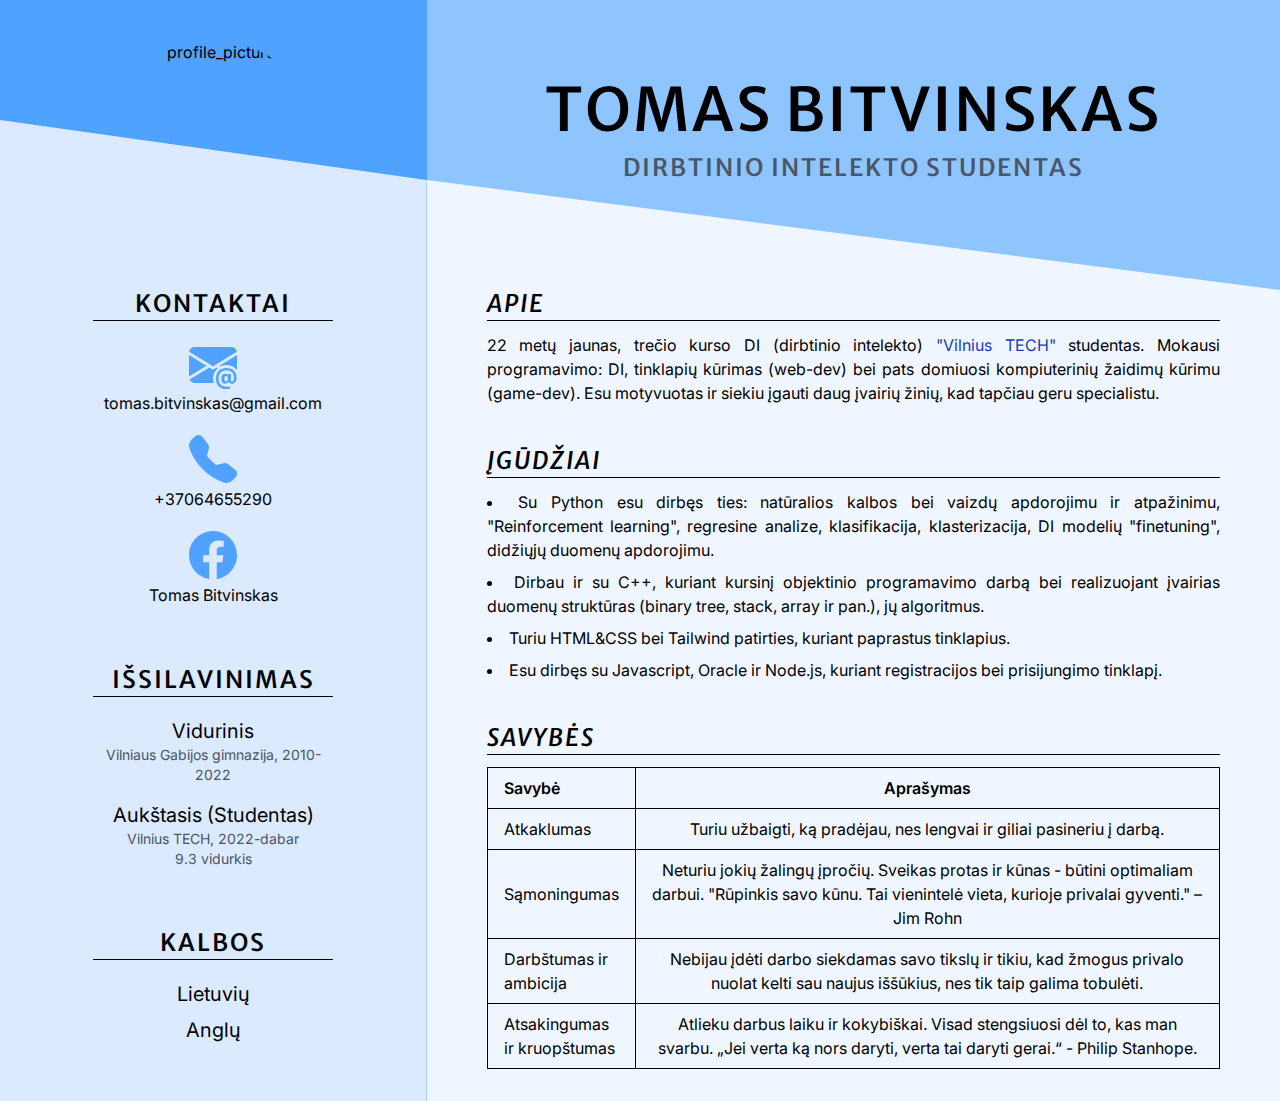
==== index.html @ 0b4fca60 "Update and rename CV.html to index.html" ====
<!DOCTYPE html>
<html lang="en">
  <head>
    <meta charset="UTF-8" />
    <meta name="viewport" content="width=device-width, initial-scale=1.0" />
    <title>My CV</title>
    <link href="./output.css" rel="stylesheet" />
    <link rel="preconnect" href="https://fonts.googleapis.com" />
    <link rel="preconnect" href="https://fonts.gstatic.com" crossorigin />
    <link
      href="https://fonts.googleapis.com/css2?family=Inter:ital,opsz,wght@0,14..32,100..900;1,14..32,100..900&family=Merriweather+Sans:ital,wght@0,300..800;1,300..800&display=swap"
      rel="stylesheet"
    />
  </head>

  <!-- Background -->
  <body class="min-h-screen min-w-screen bg-blue-200">
    <!-- Main container -->
    <div
      class="flex flex-wrap md:flex-row flex-col-reverse min-h-screen max-w-screen-2xl mx-auto font-inter"
    >
      <!-- Left container with diagonal cut -->
      <div class="relative w-full bg-blue-400 md:w-1/3">
        <!-- Diagonal bg -->
        <div class="absolute h-full w-full bg-blue-100 diagonal-cut-left"></div>

        <!-- Content wrapper -->
        <div
          class="relative flex flex-col items-center text-center h-full mx-20"
        >
          <img
            src="profile.jpg"
            alt="profile_picture"
            class="mt-10 h-52 w-52 rounded-full object-cover"
          />

          <!-- Kontaktai -->
          <section class="w-60 mt-10 mb-5 md:m-0 md:mt-10">
            <h2 class="text-2xl">Kontaktai</h2>
            <hr class="mb-5" />
            <ul class="flex flex-col gap-5">
              <li class="flex flex-col items-center">
                <svg
                  xmlns="http://www.w3.org/2000/svg"
                  class="h-12 w-12"
                  viewBox="0 0 16 16"
                >
                  <path
                    d="M2 2A2 2 0 0 0 .05 3.555L8 8.414l7.95-4.859A2 2 0 0 0 14 2zm-2 9.8V4.698l5.803 3.546zm6.761-2.97-6.57 4.026A2 2 0 0 0 2 14h6.256A4.5 4.5 0 0 1 8 12.5a4.49 4.49 0 0 1 1.606-3.446l-.367-.225L8 9.586zM16 9.671V4.697l-5.803 3.546.338.208A4.5 4.5 0 0 1 12.5 8c1.414 0 2.675.652 3.5 1.671"
                  />
                  <path
                    d="M15.834 12.244c0 1.168-.577 2.025-1.587 2.025-.503 0-1.002-.228-1.12-.648h-.043c-.118.416-.543.643-1.015.643-.77 0-1.259-.542-1.259-1.434v-.529c0-.844.481-1.4 1.26-1.4.585 0 .87.333.953.63h.03v-.568h.905v2.19c0 .272.18.42.411.42.315 0 .639-.415.639-1.39v-.118c0-1.277-.95-2.326-2.484-2.326h-.04c-1.582 0-2.64 1.067-2.64 2.724v.157c0 1.867 1.237 2.654 2.57 2.654h.045c.507 0 .935-.07 1.18-.18v.731c-.219.1-.643.175-1.237.175h-.044C10.438 16 9 14.82 9 12.646v-.214C9 10.36 10.421 9 12.485 9h.035c2.12 0 3.314 1.43 3.314 3.034zm-4.04.21v.227c0 .586.227.8.581.8.31 0 .564-.17.564-.743v-.367c0-.516-.275-.708-.572-.708-.346 0-.573.245-.573.791"
                  />
                </svg>
                <a
                  href="mailto:tomas.bitvinskas@gmail.com"
                  class="hover:underline mt-0.5"
                  >tomas.bitvinskas@gmail.com</a
                >
              </li>
              <li class="flex flex-col items-center">
                <svg
                  xmlns="http://www.w3.org/2000/svg"
                  class="h-12 w-12"
                  viewBox="0 0 16 16"
                >
                  <path
                    fill-rule="evenodd"
                    d="M1.885.511a1.745 1.745 0 0 1 2.61.163L6.29 2.98c.329.423.445.974.315 1.494l-.547 2.19a.68.68 0 0 0 .178.643l2.457 2.457a.68.68 0 0 0 .644.178l2.189-.547a1.75 1.75 0 0 1 1.494.315l2.306 1.794c.829.645.905 1.87.163 2.611l-1.034 1.034c-.74.74-1.846 1.065-2.877.702a18.6 18.6 0 0 1-7.01-4.42 18.6 18.6 0 0 1-4.42-7.009c-.362-1.03-.037-2.137.703-2.877z"
                  />
                </svg>
                <a href="tel:+37064655290" class="hover:underline mt-1"
                  >+37064655290</a
                >
              </li>
              <li class="flex flex-col items-center">
                <svg
                  xmlns="http://www.w3.org/2000/svg"
                  class="h-12 w-12"
                  viewBox="0 0 16 16"
                >
                  <path
                    d="M16 8.049c0-4.446-3.582-8.05-8-8.05C3.58 0-.002 3.603-.002 8.05c0 4.017 2.926 7.347 6.75 7.951v-5.625h-2.03V8.05H6.75V6.275c0-2.017 1.195-3.131 3.022-3.131.876 0 1.791.157 1.791.157v1.98h-1.009c-.993 0-1.303.621-1.303 1.258v1.51h2.218l-.354 2.326H9.25V16c3.824-.604 6.75-3.934 6.75-7.951"
                  />
                </svg>
                <a
                  href="https://www.facebook.com/tomas.bitvinskas"
                  class="hover:underline mt-1"
                  >Tomas Bitvinskas</a
                >
              </li>
            </ul>
          </section>

          <!-- Spacing -->
          <div class="flex flex-col justify-evenly flex-grow">
            <!-- Išssilavinimas -->
            <section class="w-60 mb-5 md:m-0">
              <h2 class="text-2xl">Išsilavinimas</h2>
              <hr class="mb-5" />
              <div class="flex flex-col gap-4">
                <div>
                  <h3 class="text-xl">Vidurinis</h3>
                  <p class="text-sm text-gray-600">
                    Vilniaus Gabijos gimnazija, 2010-2022
                  </p>
                </div>
                <div>
                  <h3 class="text-xl">Aukštasis (Studentas)</h3>
                  <p class="text-sm text-gray-600">
                    Vilnius TECH, 2022-dabar <br />
                    9.3 vidurkis
                  </p>
                </div>
              </div>
            </section>

            <!-- Kalbos -->
            <section class="w-60 mb-5 md:m-0">
              <h2 class="text-2xl">Kalbos</h2>
              <hr class="mb-5" />
              <div class="flex flex-col gap-2">
                <h3 class="text-xl">Lietuvių</h3>
                <h3 class="text-xl">Anglų</h3>
              </div>
            </section>
          </div>
        </div>
      </div>

      <!-- Right container-->
      <div class="relative w-full bg-blue-300 md:w-2/3">
        <!-- Diagonal bg -->
        <div class="absolute h-full w-full bg-blue-50 diagonal-cut-right"></div>

        <!-- Content wrapper -->
        <div class="relative flex flex-col items-center gap-10 mx-15 text-left">
          <section
            class="lg:mt-20 lg:mb-16 md:mt-26 md:mb-14 mt-20 mb-25 text-center"
          >
            <h2 class="lg:text-6xl text-5xl">Tomas Bitvinskas</h2>
            <p
              class="lg:text-2xl md:text-xl text-xl text-gray-600 uppercase mt-3"
              id="sritis"
            >
              Dirbtinio intelekto studentas
            </p>
          </section>

          <!-- Trumpas aprašymas -->
          <section>
            <h2 class="text-2xl italic">Apie</h2>
            <hr class="mb-3" />
            <p class="text-justify">
              22 metų jaunas, trečio kurso DI (dirbtinio intelekto)
              <span class="text-blue-800">"Vilnius TECH"</span> studentas.
              Mokausi programavimo: DI, tinklapių kūrimas (web-dev) bei pats
              domiuosi kompiuterinių žaidimų kūrimu (game-dev). Esu motyvuotas
              ir siekiu įgauti daug įvairių žinių, kad tapčiau geru specialistu.
            </p>
          </section>

          <!-- Įgūdžiai -->
          <section>
            <h2 class="text-2xl italic">Įgūdžiai</h2>
            <hr class="mb-3" />
            <ul class="list-inside list-disc space-y-2 text-justify">
              <li>
                Su Python esu dirbęs ties: natūralios kalbos bei vaizdų
                apdorojimu ir atpažinimu, "Reinforcement learning", regresine
                analize, klasifikacija, klasterizacija, DI modelių "finetuning",
                didžiųjų duomenų apdorojimu.
              </li>
              <li>
                Dirbau ir su C++, kuriant kursinį objektinio programavimo darbą
                bei realizuojant įvairias duomenų struktūras (binary tree,
                stack, array ir pan.), jų algoritmus.
              </li>
              <li>
                Turiu HTML&CSS bei Tailwind patirties, kuriant paprastus
                tinklapius.
              </li>
              <li>
                Esu dirbęs su Javascript, Oracle ir Node.js, kuriant
                registracijos bei prisijungimo tinklapį.
              </li>
            </ul>
          </section>

          <!-- Savybės -->
          <section class="mb-8">
            <h2 class="text-2xl italic">Savybės</h2>
            <hr class="mb-3" />
            <table>
              <thead>
                <tr>
                  <th class="border px-4 py-2 text-left font-semibold w-1/5">
                    Savybė
                  </th>
                  <th class="border px-4 py-2 text-center font-semibold">
                    Aprašymas
                  </th>
                </tr>
              </thead>
              <tbody>
                <tr>
                  <td class="border px-4 py-2">Atkaklumas</td>
                  <td class="border px-4 py-2 text-center">
                    Turiu užbaigti, ką pradėjau, nes lengvai ir giliai pasineriu
                    į darbą.
                  </td>
                </tr>
                <tr>
                  <td class="border px-4 py-2">Sąmoningumas</td>
                  <td class="border px-4 py-2 text-center">
                    Neturiu jokių žalingų įpročių. Sveikas protas ir kūnas -
                    būtini optimaliam darbui. "Rūpinkis savo kūnu. Tai
                    vienintelė vieta, kurioje privalai gyventi." – Jim Rohn
                  </td>
                </tr>
                <tr>
                  <td class="border px-4 py-2">Darbštumas ir ambicija</td>
                  <td class="border px-4 py-2 text-center">
                    Nebijau įdėti darbo siekdamas savo tikslų ir tikiu, kad
                    žmogus privalo nuolat kelti sau naujus iššūkius, nes tik
                    taip galima tobulėti.
                  </td>
                </tr>
                <tr>
                  <td class="border px-4 py-2">Atsakingumas ir kruopštumas</td>
                  <td class="border px-4 py-2 text-center">
                    Atlieku darbus laiku ir kokybiškai. Visad stengsiuosi dėl
                    to, kas man svarbu. „Jei verta ką nors daryti, verta tai
                    daryti gerai.“ - Philip Stanhope.
                  </td>
                </tr>
              </tbody>
            </table>
          </section>
        </div>
      </div>
    </div>
  </body>
</html>
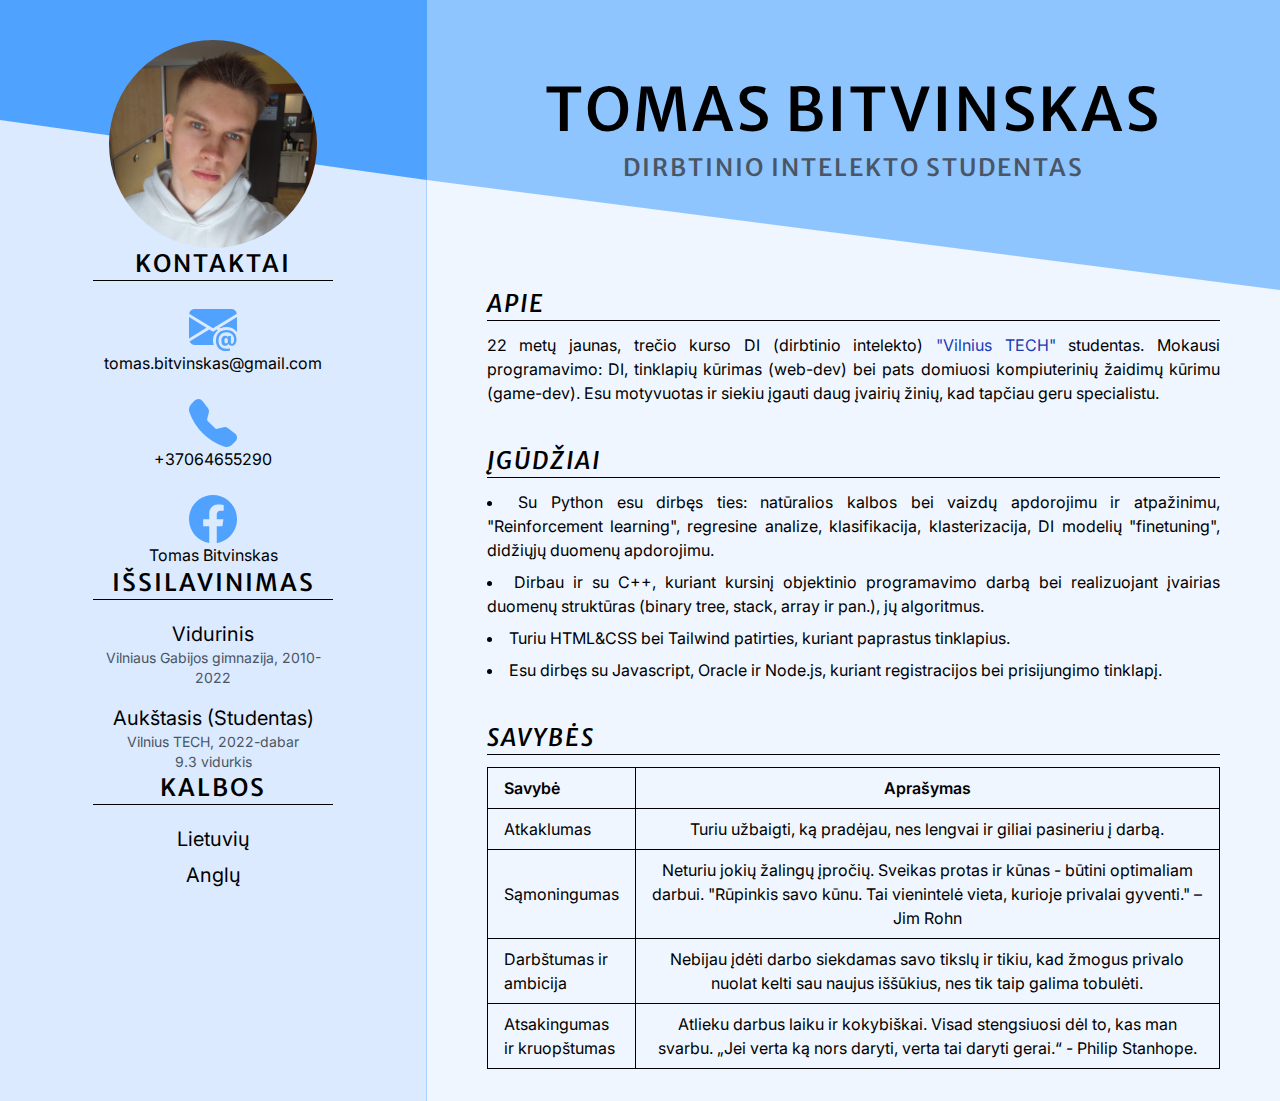
==== commit e4d88e4f: "Update index.html" ====
--- a/index.html
+++ b/index.html
@@ -26,7 +26,7 @@
 
         <!-- Content wrapper -->
         <div
-          class="relative flex flex-col items-center text-center h-full mx-20"
+          class="relative flex flex-col items-center text-center h-full mx-20 gap-8"
         >
           <img
             src="profile.jpg"
@@ -35,96 +35,101 @@
           />
 
           <!-- Kontaktai -->
-          <section class="w-60 mt-10 mb-5 md:m-0 md:mt-10">
+          <section class="w-60 mt-10 mb-5 md:m-0 md:mt-3">
             <h2 class="text-2xl">Kontaktai</h2>
             <hr class="mb-5" />
             <ul class="flex flex-col gap-5">
               <li class="flex flex-col items-center">
-                <svg
-                  xmlns="http://www.w3.org/2000/svg"
-                  class="h-12 w-12"
-                  viewBox="0 0 16 16"
-                >
-                  <path
-                    d="M2 2A2 2 0 0 0 .05 3.555L8 8.414l7.95-4.859A2 2 0 0 0 14 2zm-2 9.8V4.698l5.803 3.546zm6.761-2.97-6.57 4.026A2 2 0 0 0 2 14h6.256A4.5 4.5 0 0 1 8 12.5a4.49 4.49 0 0 1 1.606-3.446l-.367-.225L8 9.586zM16 9.671V4.697l-5.803 3.546.338.208A4.5 4.5 0 0 1 12.5 8c1.414 0 2.675.652 3.5 1.671"
-                  />
-                  <path
-                    d="M15.834 12.244c0 1.168-.577 2.025-1.587 2.025-.503 0-1.002-.228-1.12-.648h-.043c-.118.416-.543.643-1.015.643-.77 0-1.259-.542-1.259-1.434v-.529c0-.844.481-1.4 1.26-1.4.585 0 .87.333.953.63h.03v-.568h.905v2.19c0 .272.18.42.411.42.315 0 .639-.415.639-1.39v-.118c0-1.277-.95-2.326-2.484-2.326h-.04c-1.582 0-2.64 1.067-2.64 2.724v.157c0 1.867 1.237 2.654 2.57 2.654h.045c.507 0 .935-.07 1.18-.18v.731c-.219.1-.643.175-1.237.175h-.044C10.438 16 9 14.82 9 12.646v-.214C9 10.36 10.421 9 12.485 9h.035c2.12 0 3.314 1.43 3.314 3.034zm-4.04.21v.227c0 .586.227.8.581.8.31 0 .564-.17.564-.743v-.367c0-.516-.275-.708-.572-.708-.346 0-.573.245-.573.791"
-                  />
-                </svg>
                 <a
                   href="mailto:tomas.bitvinskas@gmail.com"
-                  class="hover:underline mt-0.5"
-                  >tomas.bitvinskas@gmail.com</a
+                  class="hover:underline mt-0.5 flex flex-col items-center"
                 >
-              </li>
+                  <svg
+                    xmlns="http://www.w3.org/2000/svg"
+                    class="h-12 w-12"
+                    viewBox="0 0 16 16"
+                  >
+                    <path
+                      d="M2 2A2 2 0 0 0 .05 3.555L8 8.414l7.95-4.859A2 2 0 0 0 14 2zm-2 9.8V4.698l5.803 3.546zm6.761-2.97-6.57 4.026A2 2 0 0 0 2 14h6.256A4.5 4.5 0 0 1 8 12.5a4.49 4.49 0 0 1 1.606-3.446l-.367-.225L8 9.586zM16 9.671V4.697l-5.803 3.546.338.208A4.5 4.5 0 0 1 12.5 8c1.414 0 2.675.652 3.5 1.671"
+                    />
+                    <path
+                      d="M15.834 12.244c0 1.168-.577 2.025-1.587 2.025-.503 0-1.002-.228-1.12-.648h-.043c-.118.416-.543.643-1.015.643-.77 0-1.259-.542-1.259-1.434v-.529c0-.844.481-1.4 1.26-1.4.585 0 .87.333.953.63h.03v-.568h.905v2.19c0 .272.18.42.411.42.315 0 .639-.415.639-1.39v-.118c0-1.277-.95-2.326-2.484-2.326h-.04c-1.582 0-2.64 1.067-2.64 2.724v.157c0 1.867 1.237 2.654 2.57 2.654h.045c.507 0 .935-.07 1.18-.18v.731c-.219.1-.643.175-1.237.175h-.044C10.438 16 9 14.82 9 12.646v-.214C9 10.36 10.421 9 12.485 9h.035c2.12 0 3.314 1.43 3.314 3.034zm-4.04.21v.227c0 .586.227.8.581.8.31 0 .564-.17.564-.743v-.367c0-.516-.275-.708-.572-.708-.346 0-.573.245-.573.791"
+                    />
+                  </svg>
+                  tomas.bitvinskas@gmail.com
+                </a>
+              </li>
+
               <li class="flex flex-col items-center">
-                <svg
-                  xmlns="http://www.w3.org/2000/svg"
-                  class="h-12 w-12"
-                  viewBox="0 0 16 16"
+                <a
+                  href="tel:+37064655290"
+                  class="hover:underline mt-1 flex flex-col items-center"
                 >
-                  <path
-                    fill-rule="evenodd"
-                    d="M1.885.511a1.745 1.745 0 0 1 2.61.163L6.29 2.98c.329.423.445.974.315 1.494l-.547 2.19a.68.68 0 0 0 .178.643l2.457 2.457a.68.68 0 0 0 .644.178l2.189-.547a1.75 1.75 0 0 1 1.494.315l2.306 1.794c.829.645.905 1.87.163 2.611l-1.034 1.034c-.74.74-1.846 1.065-2.877.702a18.6 18.6 0 0 1-7.01-4.42 18.6 18.6 0 0 1-4.42-7.009c-.362-1.03-.037-2.137.703-2.877z"
-                  />
-                </svg>
-                <a href="tel:+37064655290" class="hover:underline mt-1"
-                  >+37064655290</a
-                >
-              </li>
+                  <svg
+                    xmlns="http://www.w3.org/2000/svg"
+                    class="h-12 w-12"
+                    viewBox="0 0 16 16"
+                  >
+                    <path
+                      fill-rule="evenodd"
+                      d="M1.885.511a1.745 1.745 0 0 1 2.61.163L6.29 2.98c.329.423.445.974.315 1.494l-.547 2.19a.68.68 0 0 0 .178.643l2.457 2.457a.68.68 0 0 0 .644.178l2.189-.547a1.75 1.75 0 0 1 1.494.315l2.306 1.794c.829.645.905 1.87.163 2.611l-1.034 1.034c-.74.74-1.846 1.065-2.877.702a18.6 18.6 0 0 1-7.01-4.42 18.6 18.6 0 0 1-4.42-7.009c-.362-1.03-.037-2.137.703-2.877z"
+                    />
+                  </svg>
+                  +37064655290
+                </a>
+              </li>
+
               <li class="flex flex-col items-center">
-                <svg
-                  xmlns="http://www.w3.org/2000/svg"
-                  class="h-12 w-12"
-                  viewBox="0 0 16 16"
-                >
-                  <path
-                    d="M16 8.049c0-4.446-3.582-8.05-8-8.05C3.58 0-.002 3.603-.002 8.05c0 4.017 2.926 7.347 6.75 7.951v-5.625h-2.03V8.05H6.75V6.275c0-2.017 1.195-3.131 3.022-3.131.876 0 1.791.157 1.791.157v1.98h-1.009c-.993 0-1.303.621-1.303 1.258v1.51h2.218l-.354 2.326H9.25V16c3.824-.604 6.75-3.934 6.75-7.951"
-                  />
-                </svg>
                 <a
                   href="https://www.facebook.com/tomas.bitvinskas"
-                  class="hover:underline mt-1"
-                  >Tomas Bitvinskas</a
+                  target="_blank"
+                  class="hover:underline mt-1 flex flex-col items-center"
                 >
+                  <svg
+                    xmlns="http://www.w3.org/2000/svg"
+                    class="h-12 w-12"
+                    viewBox="0 0 16 16"
+                  >
+                    <path
+                      d="M16 8.049c0-4.446-3.582-8.05-8-8.05C3.58 0-.002 3.603-.002 8.05c0 4.017 2.926 7.347 6.75 7.951v-5.625h-2.03V8.05H6.75V6.275c0-2.017 1.195-3.131 3.022-3.131.876 0 1.791.157 1.791.157v1.98h-1.009c-.993 0-1.303.621-1.303 1.258v1.51h2.218l-.354 2.326H9.25V16c3.824-.604 6.75-3.934 6.75-7.951"
+                    />
+                  </svg>
+                  Tomas Bitvinskas
+                </a>
               </li>
             </ul>
           </section>
 
-          <!-- Spacing -->
-          <div class="flex flex-col justify-evenly flex-grow">
-            <!-- Išssilavinimas -->
-            <section class="w-60 mb-5 md:m-0">
-              <h2 class="text-2xl">Išsilavinimas</h2>
-              <hr class="mb-5" />
-              <div class="flex flex-col gap-4">
-                <div>
-                  <h3 class="text-xl">Vidurinis</h3>
-                  <p class="text-sm text-gray-600">
-                    Vilniaus Gabijos gimnazija, 2010-2022
-                  </p>
-                </div>
-                <div>
-                  <h3 class="text-xl">Aukštasis (Studentas)</h3>
-                  <p class="text-sm text-gray-600">
-                    Vilnius TECH, 2022-dabar <br />
-                    9.3 vidurkis
-                  </p>
-                </div>
+          <!-- Išssilavinimas -->
+          <section class="w-60 mb-5 md:m-0">
+            <h2 class="text-2xl">Išsilavinimas</h2>
+            <hr class="mb-5" />
+            <div class="flex flex-col gap-4">
+              <div>
+                <h3 class="text-xl">Vidurinis</h3>
+                <p class="text-sm text-gray-600">
+                  Vilniaus Gabijos gimnazija, 2010-2022
+                </p>
               </div>
-            </section>
-
-            <!-- Kalbos -->
-            <section class="w-60 mb-5 md:m-0">
-              <h2 class="text-2xl">Kalbos</h2>
-              <hr class="mb-5" />
-              <div class="flex flex-col gap-2">
-                <h3 class="text-xl">Lietuvių</h3>
-                <h3 class="text-xl">Anglų</h3>
+              <div>
+                <h3 class="text-xl">Aukštasis (Studentas)</h3>
+                <p class="text-sm text-gray-600">
+                  Vilnius TECH, 2022-dabar <br />
+                  9.3 vidurkis
+                </p>
               </div>
-            </section>
-          </div>
+            </div>
+          </section>
+
+          <!-- Kalbos -->
+          <section class="w-60 mb-5">
+            <h2 class="text-2xl">Kalbos</h2>
+            <hr class="mb-5" />
+            <div class="flex flex-col gap-2">
+              <h3 class="text-xl">Lietuvių</h3>
+              <h3 class="text-xl">Anglų</h3>
+            </div>
+          </section>
         </div>
       </div>
 
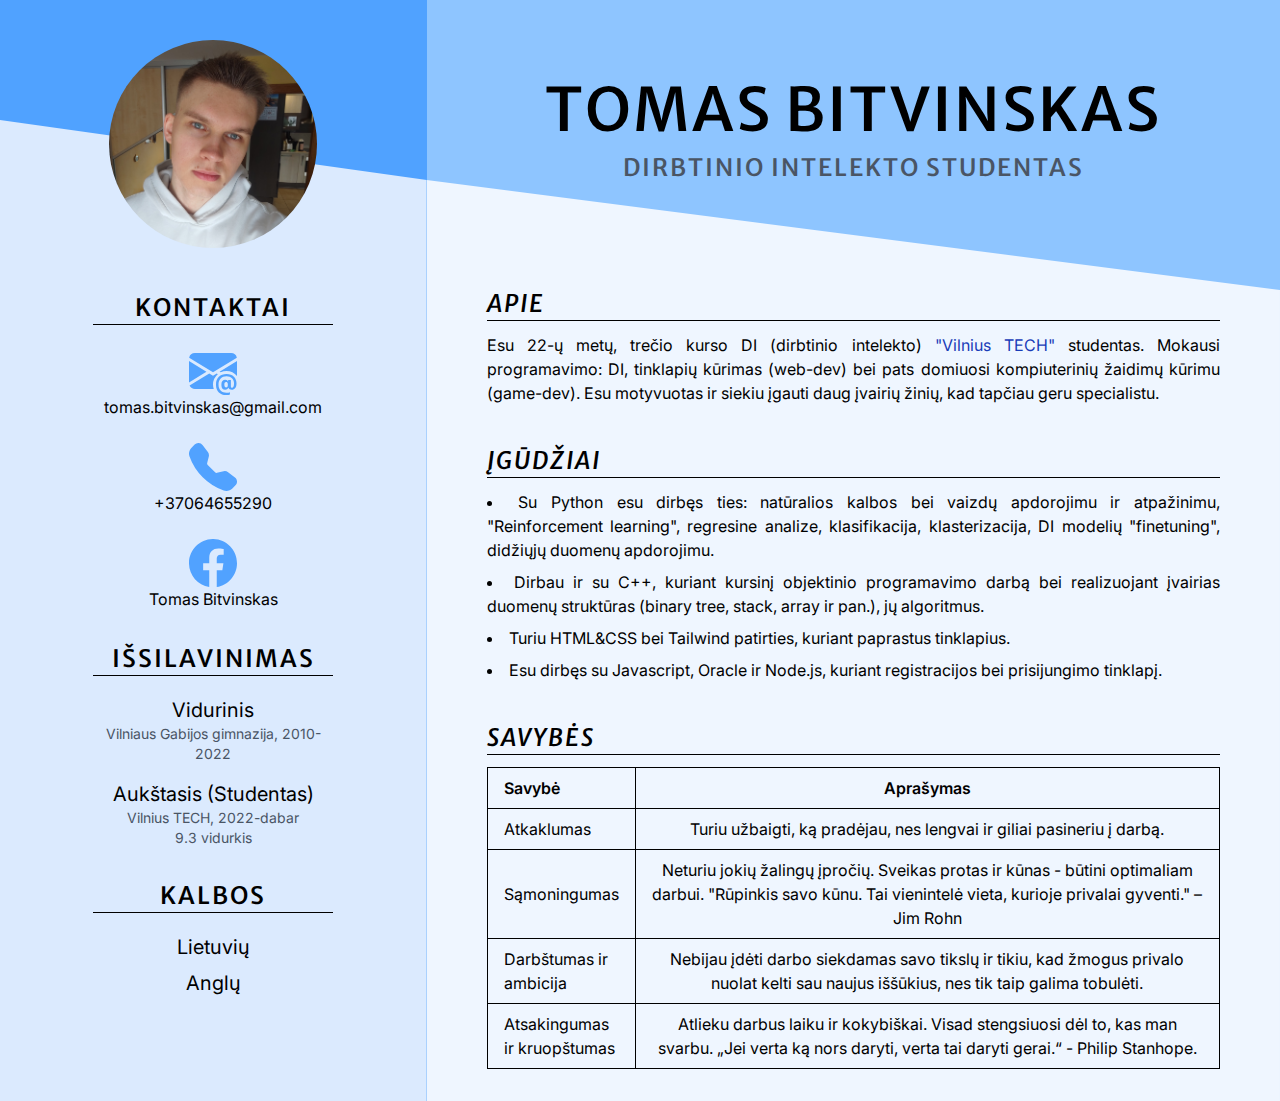
==== commit 57931ed0: "Update index.html" ====
--- a/index.html
+++ b/index.html
@@ -157,7 +157,7 @@
             <h2 class="text-2xl italic">Apie</h2>
             <hr class="mb-3" />
             <p class="text-justify">
-              22 metų jaunas, trečio kurso DI (dirbtinio intelekto)
+              Esu 22-ų metų, trečio kurso DI (dirbtinio intelekto)
               <span class="text-blue-800">"Vilnius TECH"</span> studentas.
               Mokausi programavimo: DI, tinklapių kūrimas (web-dev) bei pats
               domiuosi kompiuterinių žaidimų kūrimu (game-dev). Esu motyvuotas
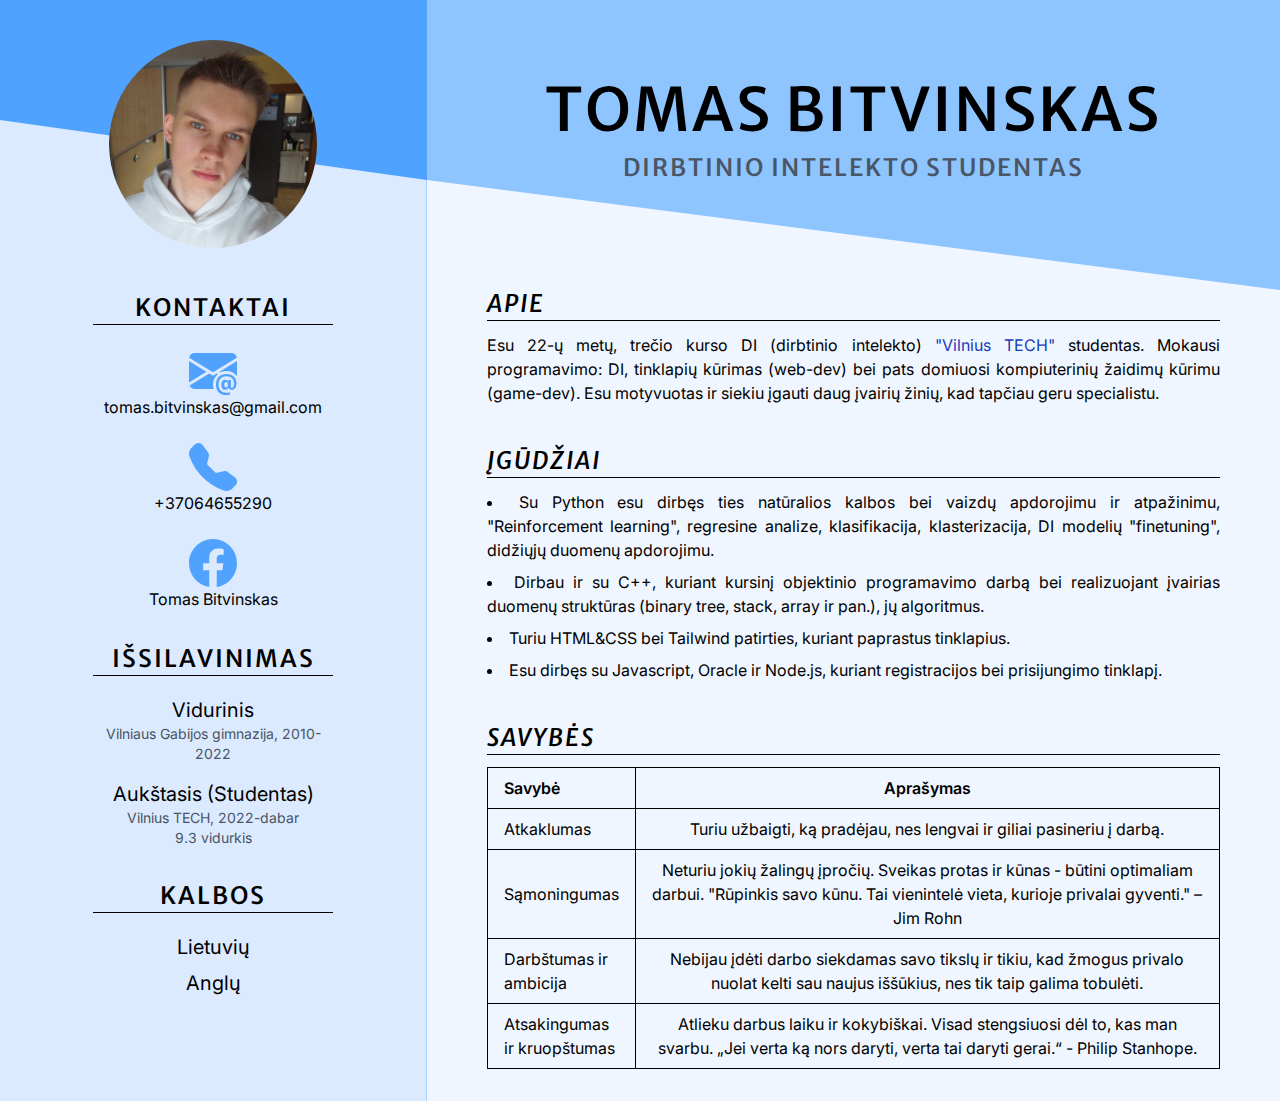
==== commit 566391ab: "Update index.html" ====
--- a/index.html
+++ b/index.html
@@ -171,7 +171,7 @@
             <hr class="mb-3" />
             <ul class="list-inside list-disc space-y-2 text-justify">
               <li>
-                Su Python esu dirbęs ties: natūralios kalbos bei vaizdų
+                Su Python esu dirbęs ties natūralios kalbos bei vaizdų
                 apdorojimu ir atpažinimu, "Reinforcement learning", regresine
                 analize, klasifikacija, klasterizacija, DI modelių "finetuning",
                 didžiųjų duomenų apdorojimu.
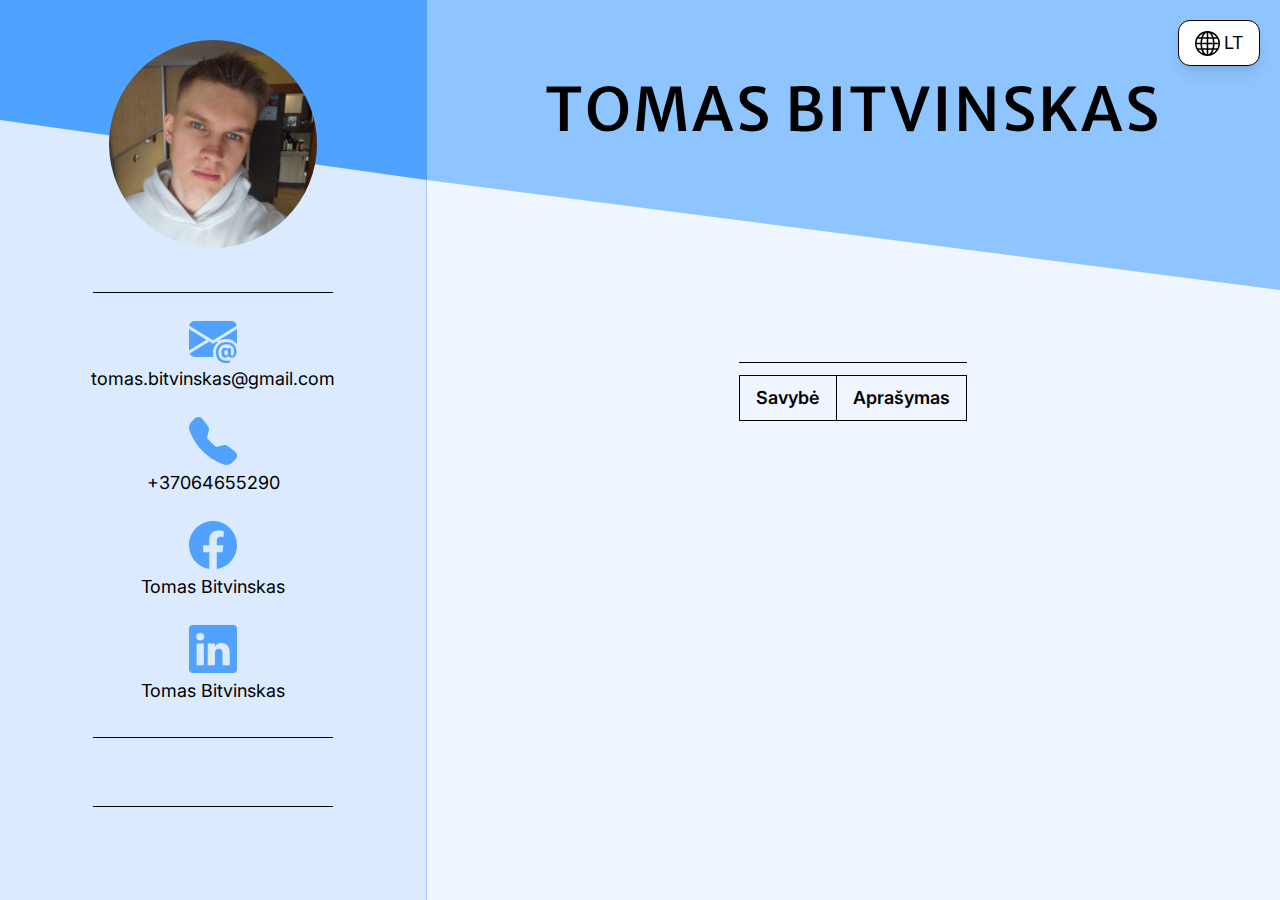
==== commit 17ece10d: "Update index.html" ====
--- a/index.html
+++ b/index.html
@@ -11,10 +11,11 @@
       href="https://fonts.googleapis.com/css2?family=Inter:ital,opsz,wght@0,14..32,100..900;1,14..32,100..900&family=Merriweather+Sans:ital,wght@0,300..800;1,300..800&display=swap"
       rel="stylesheet"
     />
+    <script src="lang.js" defer></script>
   </head>
 
   <!-- Background -->
-  <body class="min-h-screen min-w-screen bg-blue-200">
+  <body class="min-h-screen min-w-screen bg-blue-200 text-lg">
     <!-- Main container -->
     <div
       class="flex flex-wrap md:flex-row flex-col-reverse min-h-screen max-w-screen-2xl mx-auto font-inter"
@@ -26,7 +27,7 @@
 
         <!-- Content wrapper -->
         <div
-          class="relative flex flex-col items-center text-center h-full mx-20 gap-8"
+          class="relative flex flex-col items-center text-center h-full mx-auto gap-8 w-70"
         >
           <img
             src="profile.jpg"
@@ -35,9 +36,9 @@
           />
 
           <!-- Kontaktai -->
-          <section class="w-60 mt-10 mb-5 md:m-0 md:mt-3">
-            <h2 class="text-2xl">Kontaktai</h2>
-            <hr class="mb-5" />
+          <section class="mt-10 mb-5 md:m-0 md:mt-3" id="contacts-section">
+            <h2 class="text-2xl" id="contacts-title"></h2>
+            <hr class="mb-5 w-60 mx-auto" />
             <ul class="flex flex-col gap-5">
               <li class="flex flex-col items-center">
                 <a
@@ -46,7 +47,7 @@
                 >
                   <svg
                     xmlns="http://www.w3.org/2000/svg"
-                    class="h-12 w-12"
+                    class="h-12 w-12 mb-0.5"
                     viewBox="0 0 16 16"
                   >
                     <path
@@ -56,10 +57,10 @@
                       d="M15.834 12.244c0 1.168-.577 2.025-1.587 2.025-.503 0-1.002-.228-1.12-.648h-.043c-.118.416-.543.643-1.015.643-.77 0-1.259-.542-1.259-1.434v-.529c0-.844.481-1.4 1.26-1.4.585 0 .87.333.953.63h.03v-.568h.905v2.19c0 .272.18.42.411.42.315 0 .639-.415.639-1.39v-.118c0-1.277-.95-2.326-2.484-2.326h-.04c-1.582 0-2.64 1.067-2.64 2.724v.157c0 1.867 1.237 2.654 2.57 2.654h.045c.507 0 .935-.07 1.18-.18v.731c-.219.1-.643.175-1.237.175h-.044C10.438 16 9 14.82 9 12.646v-.214C9 10.36 10.421 9 12.485 9h.035c2.12 0 3.314 1.43 3.314 3.034zm-4.04.21v.227c0 .586.227.8.581.8.31 0 .564-.17.564-.743v-.367c0-.516-.275-.708-.572-.708-.346 0-.573.245-.573.791"
                     />
                   </svg>
-                  tomas.bitvinskas@gmail.com
-                </a>
-              </li>
-
+
+                  <span>tomas.bitvinskas@gmail.com</span>
+                </a>
+              </li>
               <li class="flex flex-col items-center">
                 <a
                   href="tel:+37064655290"
@@ -67,7 +68,7 @@
                 >
                   <svg
                     xmlns="http://www.w3.org/2000/svg"
-                    class="h-12 w-12"
+                    class="h-12 w-12 mb-1"
                     viewBox="0 0 16 16"
                   >
                     <path
@@ -75,10 +76,9 @@
                       d="M1.885.511a1.745 1.745 0 0 1 2.61.163L6.29 2.98c.329.423.445.974.315 1.494l-.547 2.19a.68.68 0 0 0 .178.643l2.457 2.457a.68.68 0 0 0 .644.178l2.189-.547a1.75 1.75 0 0 1 1.494.315l2.306 1.794c.829.645.905 1.87.163 2.611l-1.034 1.034c-.74.74-1.846 1.065-2.877.702a18.6 18.6 0 0 1-7.01-4.42 18.6 18.6 0 0 1-4.42-7.009c-.362-1.03-.037-2.137.703-2.877z"
                     />
                   </svg>
-                  +37064655290
-                </a>
-              </li>
-
+                  <span>+37064655290</span>
+                </a>
+              </li>
               <li class="flex flex-col items-center">
                 <a
                   href="https://www.facebook.com/tomas.bitvinskas"
@@ -87,47 +87,61 @@
                 >
                   <svg
                     xmlns="http://www.w3.org/2000/svg"
-                    class="h-12 w-12"
+                    class="h-12 w-12 mb-1"
                     viewBox="0 0 16 16"
                   >
                     <path
                       d="M16 8.049c0-4.446-3.582-8.05-8-8.05C3.58 0-.002 3.603-.002 8.05c0 4.017 2.926 7.347 6.75 7.951v-5.625h-2.03V8.05H6.75V6.275c0-2.017 1.195-3.131 3.022-3.131.876 0 1.791.157 1.791.157v1.98h-1.009c-.993 0-1.303.621-1.303 1.258v1.51h2.218l-.354 2.326H9.25V16c3.824-.604 6.75-3.934 6.75-7.951"
                     />
                   </svg>
-                  Tomas Bitvinskas
+                  <span>Tomas Bitvinskas</span>
+                </a>
+              </li>
+
+              <li class="flex flex-col items-center">
+                <a
+                  href="https://www.linkedin.com/in/tomas-bitvinskas-ab4689253/"
+                  target="_blank"
+                  class="hover:underline mt-1 flex flex-col items-center"
+                >
+                  <svg
+                    xmlns="http://www.w3.org/2000/svg"
+                    class="h-12 w-12 mb-1"
+                    viewBox="0 0 16 16"
+                  >
+                    <path
+                      d="M0 1.146C0 .513.526 0 1.175 0h13.65C15.474 0 16 .513 16 1.146v13.708c0 .633-.526 1.146-1.175 1.146H1.175C.526 16 0 15.487 0 14.854zm4.943 12.248V6.169H2.542v7.225zm-1.2-8.212c.837 0 1.358-.554 1.358-1.248-.015-.709-.52-1.248-1.342-1.248S2.4 3.226 2.4 3.934c0 .694.521 1.248 1.327 1.248zm4.908 8.212V9.359c0-.216.016-.432.08-.586.173-.431.568-.878 1.232-.878.869 0 1.216.662 1.216 1.634v3.865h2.401V9.25c0-2.22-1.184-3.252-2.764-3.252-1.274 0-1.845.7-2.165 1.193v.025h-.016l.016-.025V6.169h-2.4c.03.678 0 7.225 0 7.225z"
+                    />
+                  </svg>
+                  <span>Tomas Bitvinskas</span>
                 </a>
               </li>
             </ul>
           </section>
 
-          <!-- Išssilavinimas -->
-          <section class="w-60 mb-5 md:m-0">
-            <h2 class="text-2xl">Išsilavinimas</h2>
-            <hr class="mb-5" />
-            <div class="flex flex-col gap-4">
+          <!-- Išsilavinimas -->
+          <section class="mb-5 md:m-0" id="education-section">
+            <h2 class="text-2xl" id="education-title"></h2>
+            <hr class="mb-5 w-60 mx-auto" />
+            <div class="flex flex-col gap-4" id="education-content">
               <div>
-                <h3 class="text-xl">Vidurinis</h3>
-                <p class="text-sm text-gray-600">
-                  Vilniaus Gabijos gimnazija, 2010-2022
-                </p>
+                <h3 class="text-xl"></h3>
+                <p class="text-sm text-gray-600"></p>
               </div>
               <div>
-                <h3 class="text-xl">Aukštasis (Studentas)</h3>
-                <p class="text-sm text-gray-600">
-                  Vilnius TECH, 2022-dabar <br />
-                  9.3 vidurkis
-                </p>
+                <h3 class="text-xl"></h3>
+                <p class="text-sm text-gray-600"></p>
               </div>
             </div>
           </section>
 
           <!-- Kalbos -->
-          <section class="w-60 mb-5">
-            <h2 class="text-2xl">Kalbos</h2>
-            <hr class="mb-5" />
-            <div class="flex flex-col gap-2">
-              <h3 class="text-xl">Lietuvių</h3>
-              <h3 class="text-xl">Anglų</h3>
+          <section class="mb-5" id="languages-section">
+            <h2 class="text-2xl" id="languages-title"></h2>
+            <hr class="mb-5 w-60 mx-auto" />
+            <div class="flex flex-col gap-2" id="languages-content">
+              <h3 class="text-xl"></h3>
+              <h3 class="text-xl"></h3>
             </div>
           </section>
         </div>
@@ -138,68 +152,95 @@
         <!-- Diagonal bg -->
         <div class="absolute h-full w-full bg-blue-50 diagonal-cut-right"></div>
 
+        <!-- Language Selector -->
+        <div class="md:absolute md:top-5 md:right-5 fixed right-5 top-5">
+          <!-- Button -->
+          <button
+            id="langBtn"
+            class="px-4 py-2 bg-white border rounded-xl shadow-lg hover:bg-gray-200 flex items-center gap-1 relative z-50"
+          >
+            <svg
+              xmlns="http://www.w3.org/2000/svg"
+              width="25"
+              height="25"
+              class="bi bi-globe"
+              viewBox="0 0 16 16"
+            >
+              <path
+                fill="black"
+                d="M0 8a8 8 0 1 1 16 0A8 8 0 0 1 0 8m7.5-6.923c-.67.204-1.335.82-1.887 1.855A8 8 0 0 0 5.145 4H7.5zM4.09 4a9.3 9.3 0 0 1 .64-1.539 7 7 0 0 1 .597-.933A7.03 7.03 0 0 0 2.255 4zm-.582 3.5c.03-.877.138-1.718.312-2.5H1.674a7 7 0 0 0-.656 2.5zM4.847 5a12.5 12.5 0 0 0-.338 2.5H7.5V5zM8.5 5v2.5h2.99a12.5 12.5 0 0 0-.337-2.5zM4.51 8.5a12.5 12.5 0 0 0 .337 2.5H7.5V8.5zm3.99 0V11h2.653c.187-.765.306-1.608.338-2.5zM5.145 12q.208.58.468 1.068c.552 1.035 1.218 1.65 1.887 1.855V12zm.182 2.472a7 7 0 0 1-.597-.933A9.3 9.3 0 0 1 4.09 12H2.255a7 7 0 0 0 3.072 2.472M3.82 11a13.7 13.7 0 0 1-.312-2.5h-2.49c.062.89.291 1.733.656 2.5zm6.853 3.472A7 7 0 0 0 13.745 12H11.91a9.3 9.3 0 0 1-.64 1.539 7 7 0 0 1-.597.933M8.5 12v2.923c.67-.204 1.335-.82 1.887-1.855q.26-.487.468-1.068zm3.68-1h2.146c.365-.767.594-1.61.656-2.5h-2.49a13.7 13.7 0 0 1-.312 2.5m2.802-3.5a7 7 0 0 0-.656-2.5H12.18c.174.782.282 1.623.312 2.5zM11.27 2.461c.247.464.462.98.64 1.539h1.835a7 7 0 0 0-3.072-2.472c.218.284.418.598.597.933M10.855 4a8 8 0 0 0-.468-1.068C9.835 1.897 9.17 1.282 8.5 1.077V4z"
+              />
+            </svg>
+            <span id="selectedLang">LT</span>
+          </button>
+
+          <!-- Dropdown -->
+          <div
+            id="langMenu"
+            class="absolute left-1/2 transform -translate-x-1/2 mt-2 w-max bg-white border rounded-xl shadow-lg hidden z-50"
+          >
+            <ul class="py-2">
+              <li>
+                <button
+                  class="lang-option px-4 py-2 hover:bg-gray-200"
+                  data-lang="LT"
+                >
+                  &#x1F1F1;&#x1F1F9; Lietuvių
+                </button>
+              </li>
+              <li>
+                <button
+                  class="lang-option px-4 py-2 hover:bg-gray-200"
+                  data-lang="EN"
+                >
+                  &#x1F1EC;&#x1F1E7; English
+                </button>
+              </li>
+            </ul>
+          </div>
+        </div>
+
         <!-- Content wrapper -->
         <div class="relative flex flex-col items-center gap-10 mx-15 text-left">
           <section
-            class="lg:mt-20 lg:mb-16 md:mt-26 md:mb-14 mt-20 mb-25 text-center"
+            class="lg:mt-20 lg:mb-16 md:mt-26 md:mb-15 mt-20 mb-25 text-center"
           >
             <h2 class="lg:text-6xl text-5xl">Tomas Bitvinskas</h2>
             <p
               class="lg:text-2xl md:text-xl text-xl text-gray-600 uppercase mt-3"
-              id="sritis"
-            >
-              Dirbtinio intelekto studentas
-            </p>
+              id="job-title"
+            ></p>
           </section>
 
           <!-- Trumpas aprašymas -->
           <section>
-            <h2 class="text-2xl italic">Apie</h2>
+            <h2 class="text-2xl italic" id="about-title"></h2>
             <hr class="mb-3" />
-            <p class="text-justify">
-              Esu 22-ų metų, trečio kurso DI (dirbtinio intelekto)
-              <span class="text-blue-800">"Vilnius TECH"</span> studentas.
-              Mokausi programavimo: DI, tinklapių kūrimas (web-dev) bei pats
-              domiuosi kompiuterinių žaidimų kūrimu (game-dev). Esu motyvuotas
-              ir siekiu įgauti daug įvairių žinių, kad tapčiau geru specialistu.
+            <p class="text-justify" id="about-content">
+              <!-- Placeholder for dynamic content -->
             </p>
           </section>
 
           <!-- Įgūdžiai -->
           <section>
-            <h2 class="text-2xl italic">Įgūdžiai</h2>
+            <h2 class="text-2xl italic" id="skills-title"></h2>
             <hr class="mb-3" />
-            <ul class="list-inside list-disc space-y-2 text-justify">
-              <li>
-                Su Python esu dirbęs ties natūralios kalbos bei vaizdų
-                apdorojimu ir atpažinimu, "Reinforcement learning", regresine
-                analize, klasifikacija, klasterizacija, DI modelių "finetuning",
-                didžiųjų duomenų apdorojimu.
-              </li>
-              <li>
-                Dirbau ir su C++, kuriant kursinį objektinio programavimo darbą
-                bei realizuojant įvairias duomenų struktūras (binary tree,
-                stack, array ir pan.), jų algoritmus.
-              </li>
-              <li>
-                Turiu HTML&CSS bei Tailwind patirties, kuriant paprastus
-                tinklapius.
-              </li>
-              <li>
-                Esu dirbęs su Javascript, Oracle ir Node.js, kuriant
-                registracijos bei prisijungimo tinklapį.
-              </li>
+            <ul
+              class="list-inside list-disc space-y-2 text-justify"
+              id="skills-list"
+            >
+              <!-- Placeholder for dynamic content -->
             </ul>
           </section>
 
           <!-- Savybės -->
           <section class="mb-8">
-            <h2 class="text-2xl italic">Savybės</h2>
+            <h2 class="text-2xl italic" id="attributes-title"></h2>
             <hr class="mb-3" />
             <table>
-              <thead>
+              <thead id="attributes-thead">
                 <tr>
-                  <th class="border px-4 py-2 text-left font-semibold w-1/5">
+                  <th class="border px-4 py-2 text-left font-semibold w-1/6">
                     Savybė
                   </th>
                   <th class="border px-4 py-2 text-center font-semibold">
@@ -207,38 +248,8 @@
                   </th>
                 </tr>
               </thead>
-              <tbody>
-                <tr>
-                  <td class="border px-4 py-2">Atkaklumas</td>
-                  <td class="border px-4 py-2 text-center">
-                    Turiu užbaigti, ką pradėjau, nes lengvai ir giliai pasineriu
-                    į darbą.
-                  </td>
-                </tr>
-                <tr>
-                  <td class="border px-4 py-2">Sąmoningumas</td>
-                  <td class="border px-4 py-2 text-center">
-                    Neturiu jokių žalingų įpročių. Sveikas protas ir kūnas -
-                    būtini optimaliam darbui. "Rūpinkis savo kūnu. Tai
-                    vienintelė vieta, kurioje privalai gyventi." – Jim Rohn
-                  </td>
-                </tr>
-                <tr>
-                  <td class="border px-4 py-2">Darbštumas ir ambicija</td>
-                  <td class="border px-4 py-2 text-center">
-                    Nebijau įdėti darbo siekdamas savo tikslų ir tikiu, kad
-                    žmogus privalo nuolat kelti sau naujus iššūkius, nes tik
-                    taip galima tobulėti.
-                  </td>
-                </tr>
-                <tr>
-                  <td class="border px-4 py-2">Atsakingumas ir kruopštumas</td>
-                  <td class="border px-4 py-2 text-center">
-                    Atlieku darbus laiku ir kokybiškai. Visad stengsiuosi dėl
-                    to, kas man svarbu. „Jei verta ką nors daryti, verta tai
-                    daryti gerai.“ - Philip Stanhope.
-                  </td>
-                </tr>
+              <tbody id="attributes-table">
+                <!-- Placeholder for dynamic content -->
               </tbody>
             </table>
           </section>
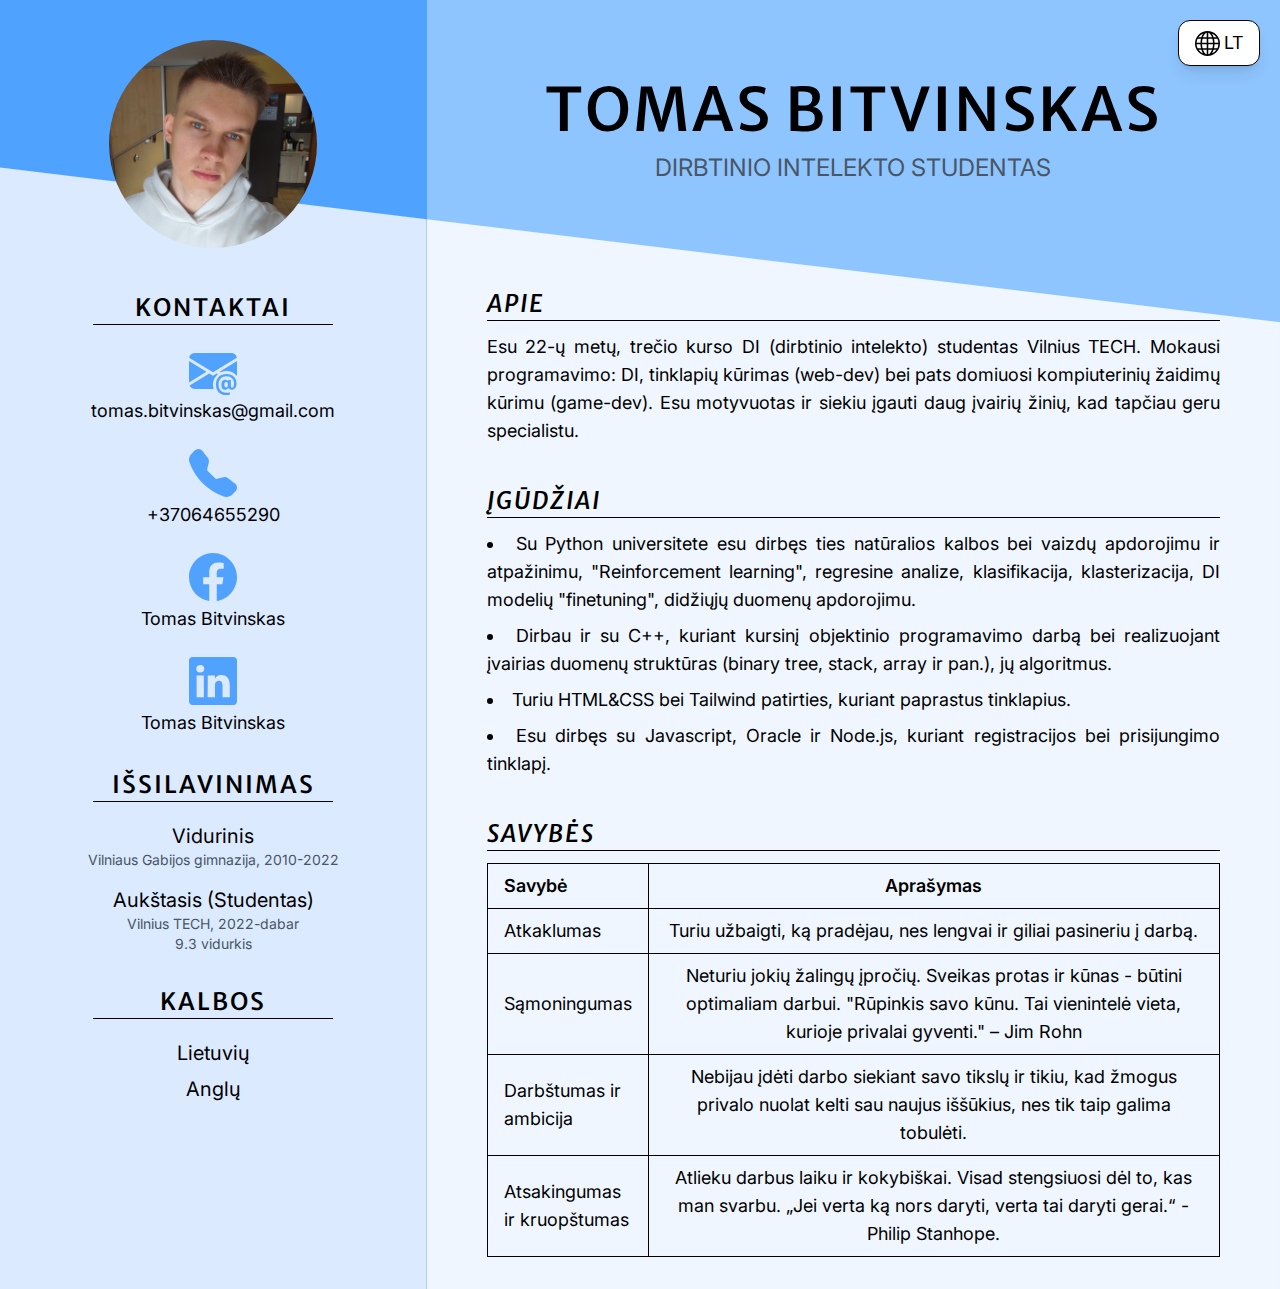
==== commit 63c54594: "Update index.html" ====
--- a/index.html
+++ b/index.html
@@ -18,7 +18,7 @@
   <body class="min-h-screen min-w-screen bg-blue-200 text-lg">
     <!-- Main container -->
     <div
-      class="flex flex-wrap md:flex-row flex-col-reverse min-h-screen max-w-screen-2xl mx-auto font-inter"
+      class="flex flex-wrap md:flex-row flex-col-reverse max-w-screen-2xl mx-auto font-inter"
     >
       <!-- Left container with diagonal cut -->
       <div class="relative w-full bg-blue-400 md:w-1/3">
